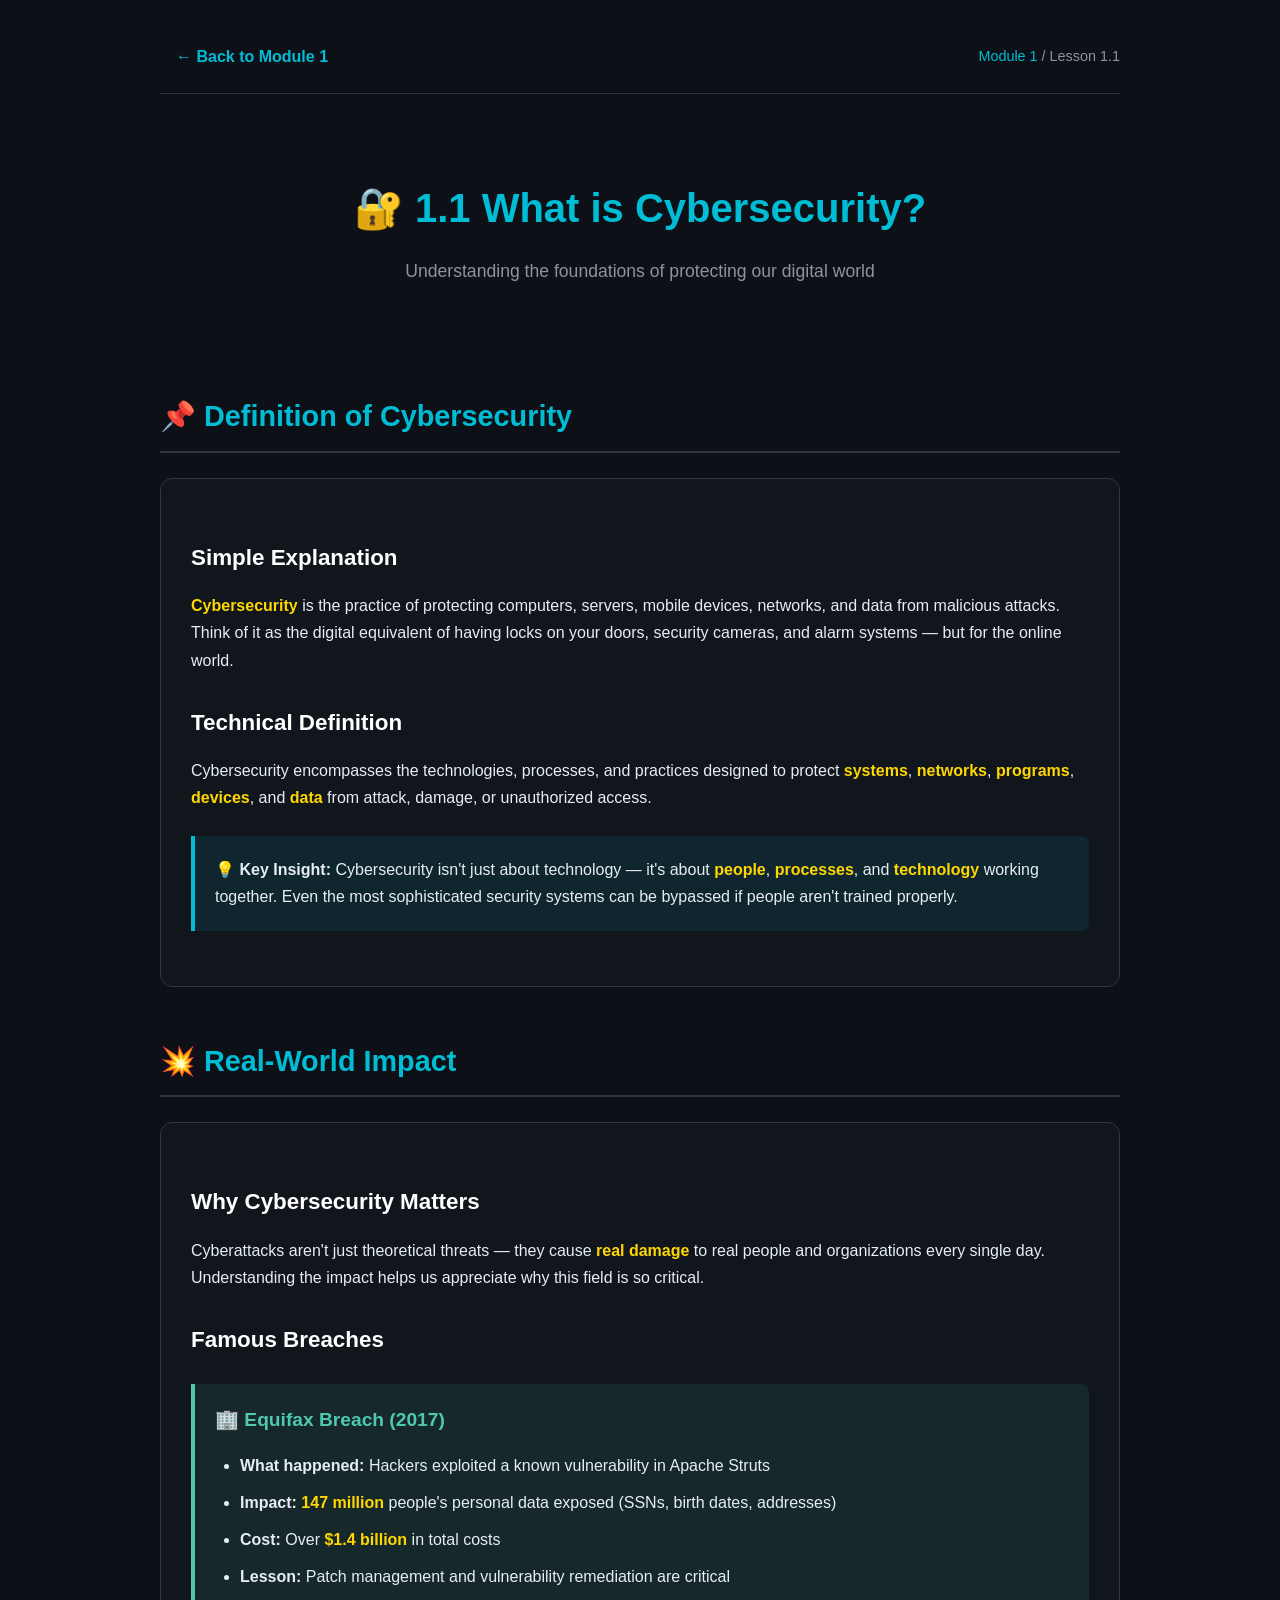
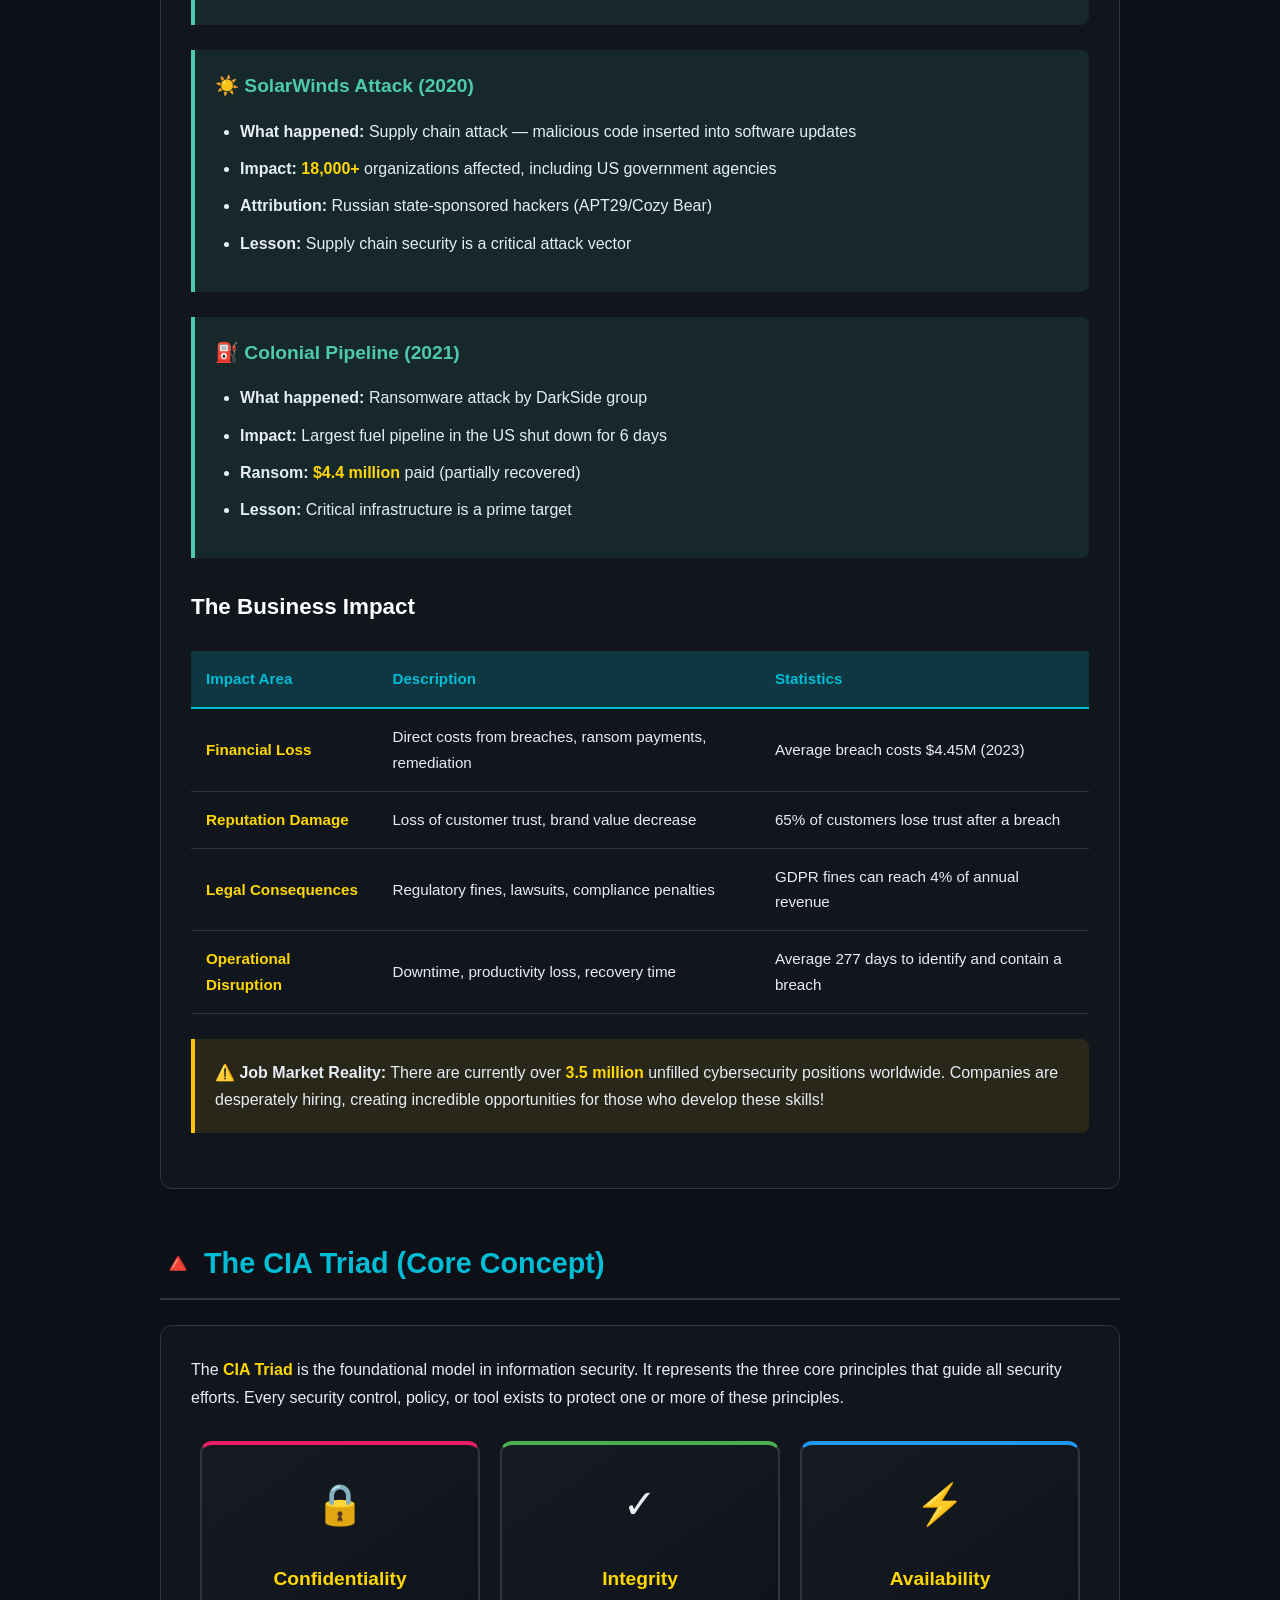
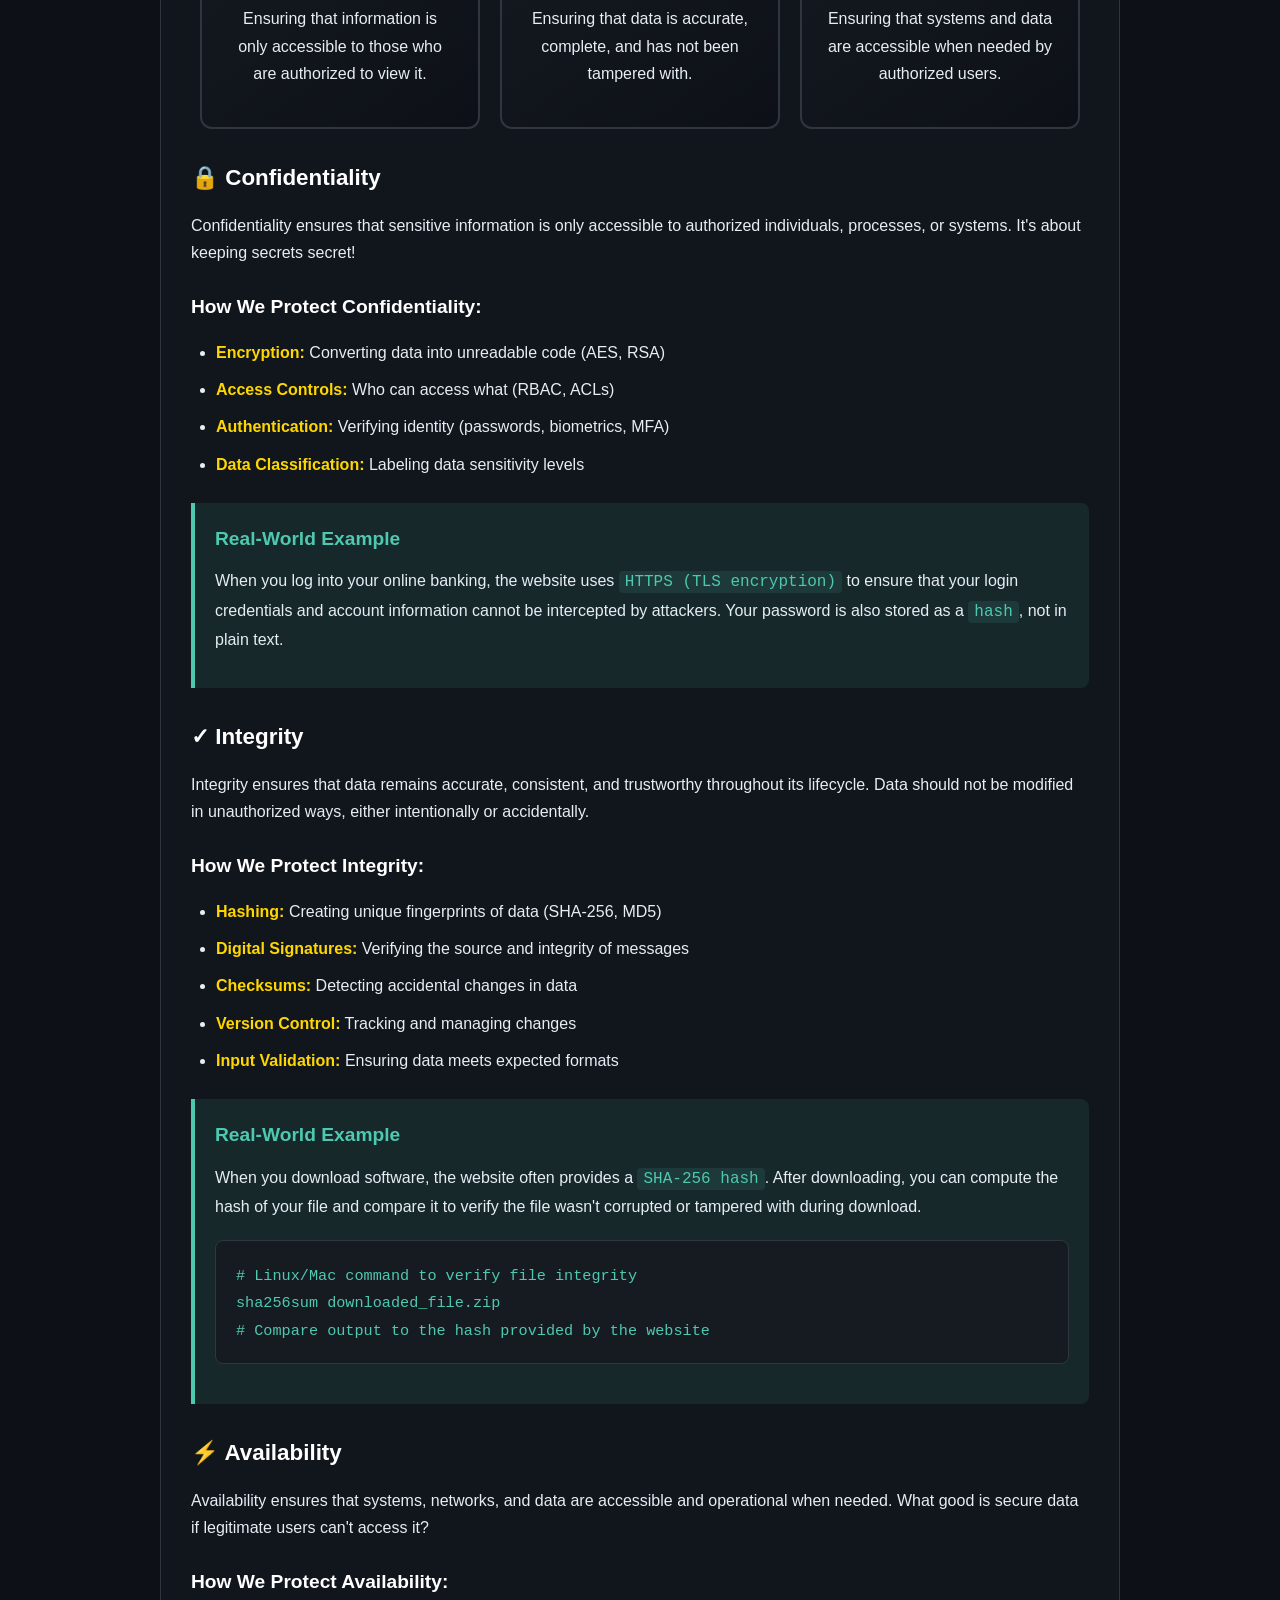
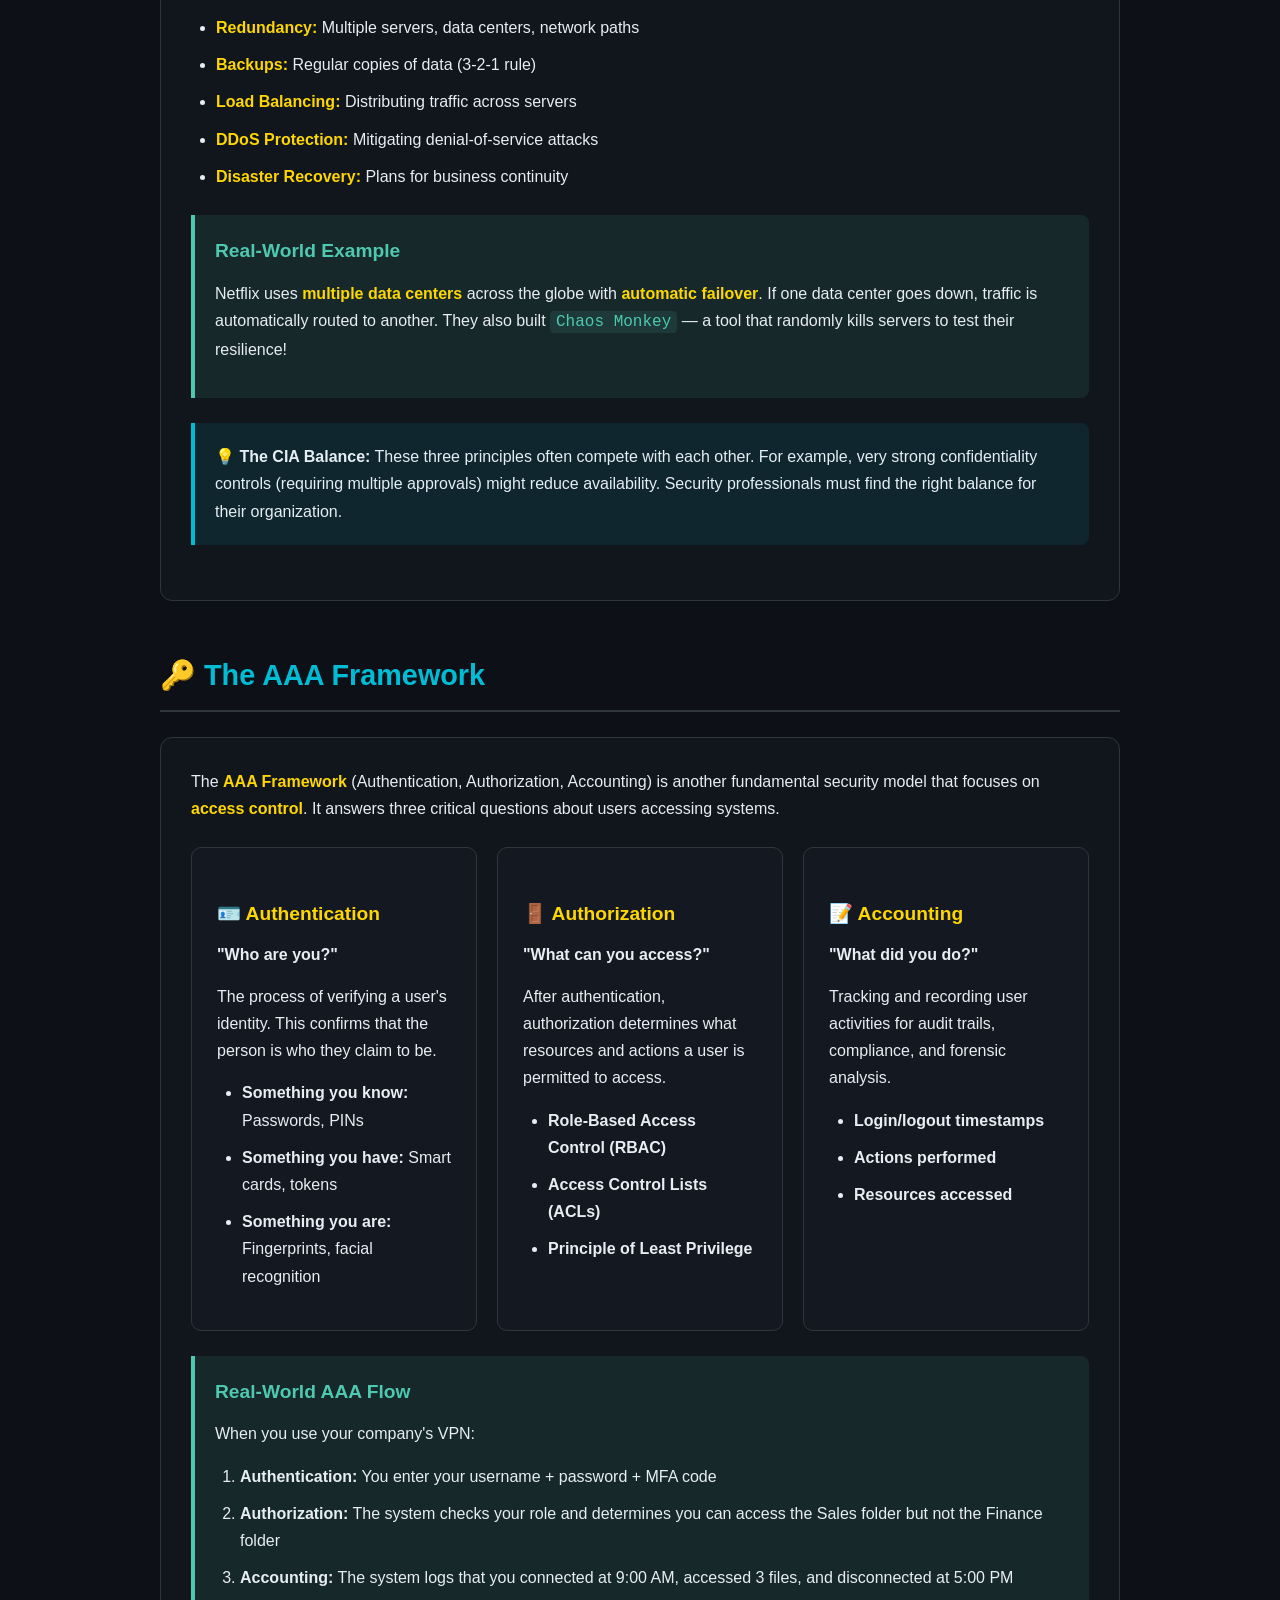
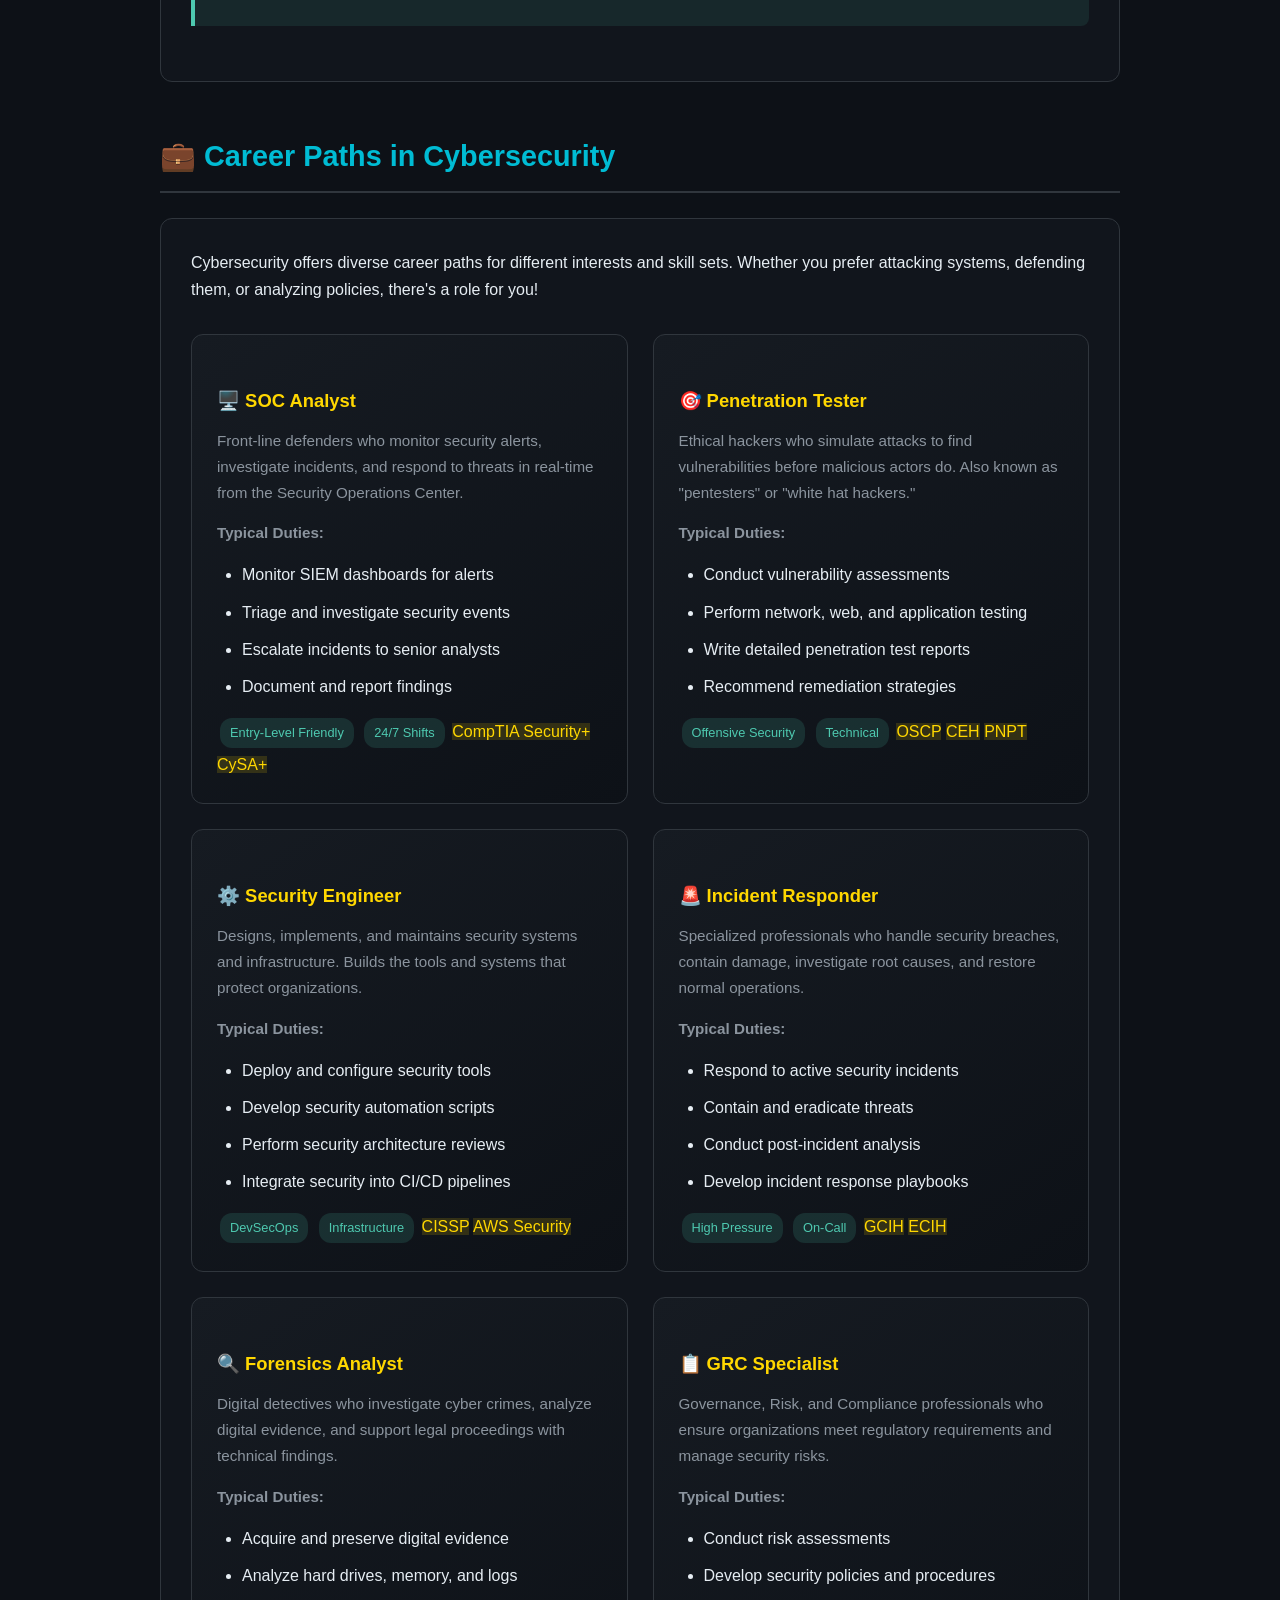
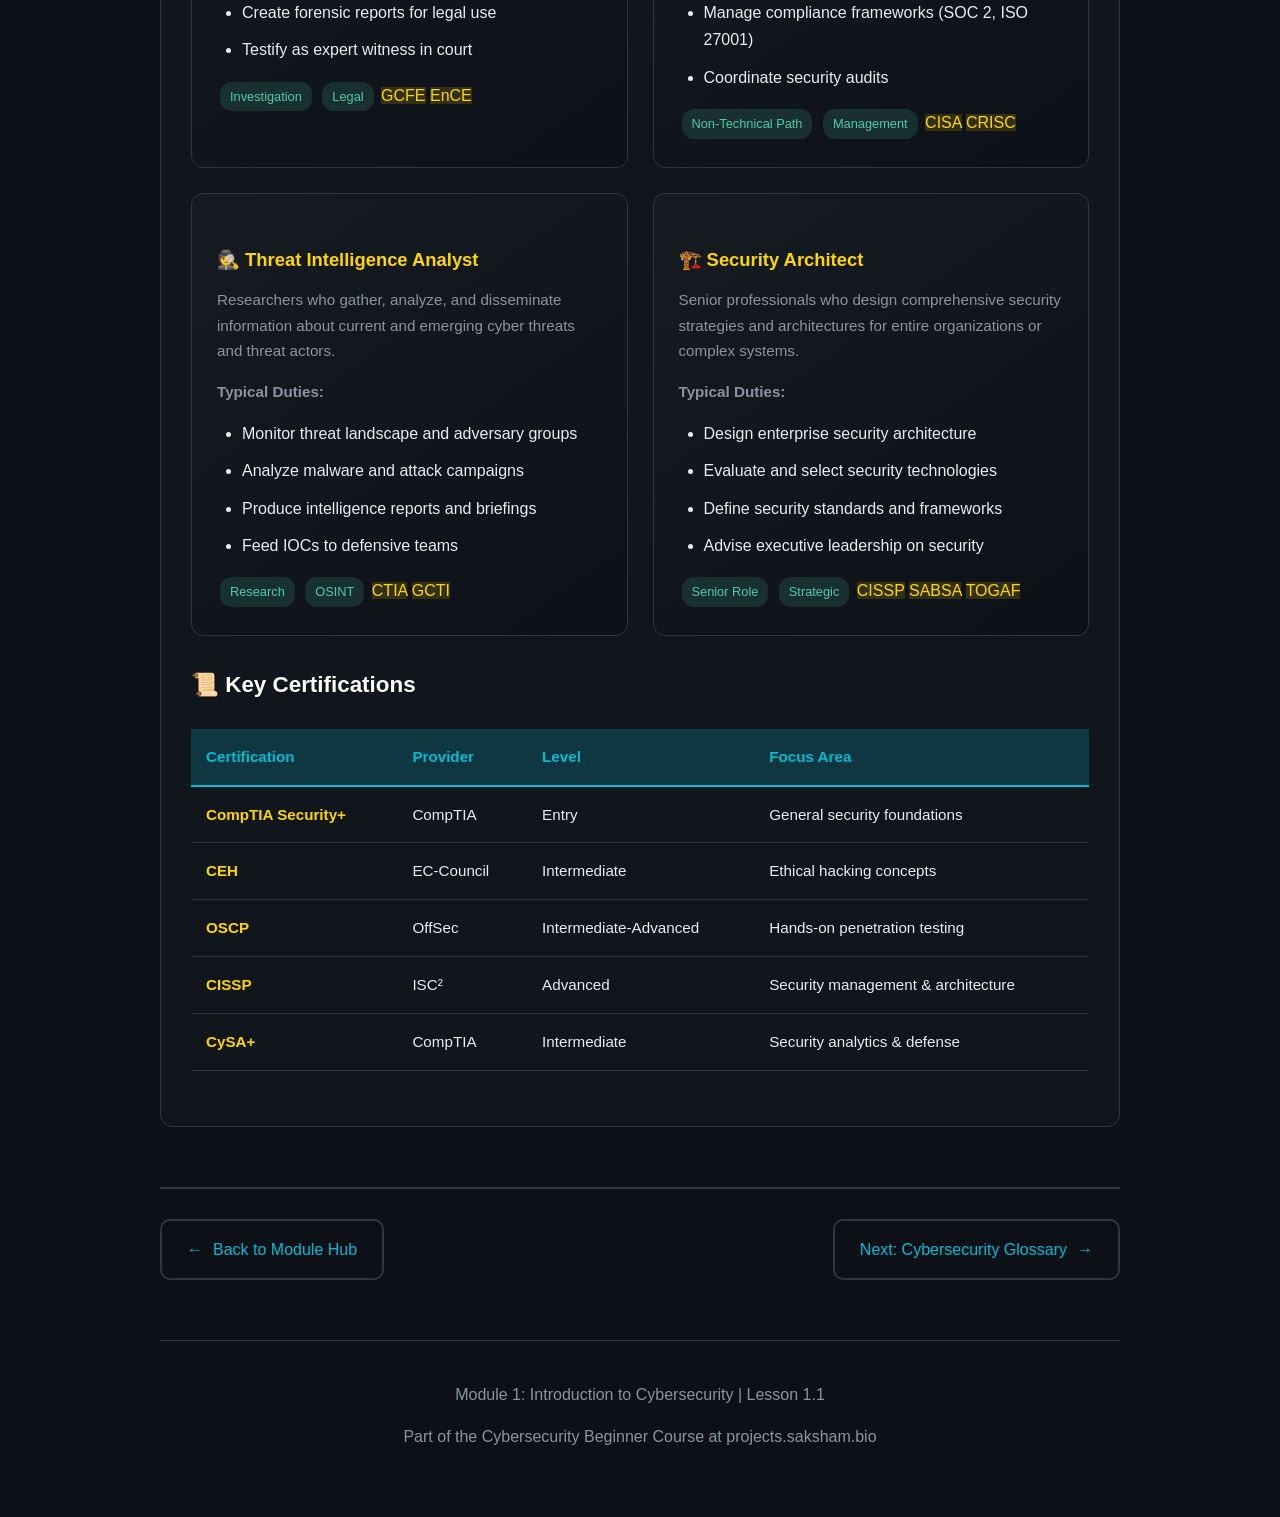
==== intro/1.1-what-is-cybersecurity.html @ ced55c82 "Add Module 1: Introduction to Cybersecurity - complete intro/ directory with 4 HTML files Co-authore" ====
<!DOCTYPE html>
<html lang="en">
<head>
    <meta charset="UTF-8">
    <meta name="viewport" content="width=device-width, initial-scale=1.0">
    <title>1.1 What is Cybersecurity? | Module 1 | Cybersecurity Beginner Course</title>
    <style>
        * {
            margin: 0;
            padding: 0;
            box-sizing: border-box;
        }

        body {
            background: #0d1117;
            color: #e6edf3;
            font-family: 'Segoe UI', Tahoma, Geneva, Verdana, sans-serif;
            line-height: 1.7;
            min-height: 100vh;
        }

        .container {
            max-width: 1000px;
            margin: 0 auto;
            padding: 20px;
        }

        /* Navigation */
        .nav-bar {
            display: flex;
            justify-content: space-between;
            align-items: center;
            padding: 15px 0;
            border-bottom: 1px solid #30363d;
            margin-bottom: 40px;
        }

        .nav-link {
            color: #00bcd4;
            text-decoration: none;
            font-weight: bold;
            padding: 8px 16px;
            border-radius: 6px;
            transition: all 0.3s ease;
        }

        .nav-link:hover {
            background: rgba(0, 188, 212, 0.15);
        }

        .breadcrumb {
            color: #8b949e;
            font-size: 0.9em;
        }

        .breadcrumb a {
            color: #00bcd4;
            text-decoration: none;
        }

        /* Header */
        header {
            text-align: center;
            padding: 40px 20px;
            margin-bottom: 50px;
        }

        h1 {
            font-size: 2.5em;
            color: #00bcd4;
            font-weight: bold;
            margin-bottom: 15px;
        }

        h2 {
            font-size: 1.8em;
            color: #00bcd4;
            font-weight: bold;
            margin: 50px 0 25px;
            padding-bottom: 10px;
            border-bottom: 2px solid #30363d;
        }

        h3 {
            font-size: 1.4em;
            color: #fff;
            font-weight: bold;
            margin: 30px 0 15px;
        }

        h4 {
            font-size: 1.2em;
            color: #fff;
            font-weight: bold;
            margin: 25px 0 12px;
        }

        .subtitle {
            color: #8b949e;
            font-size: 1.1em;
        }

        /* Content Sections */
        .section {
            background: rgba(22, 27, 34, 0.5);
            border: 1px solid #30363d;
            border-radius: 12px;
            padding: 30px;
            margin-bottom: 30px;
        }

        p {
            margin-bottom: 15px;
        }

        .highlight {
            color: #ffd700;
            font-weight: bold;
        }

        .code-text {
            color: #4ec9b0;
            font-family: 'Consolas', 'Monaco', monospace;
            background: rgba(78, 201, 176, 0.1);
            padding: 2px 6px;
            border-radius: 4px;
        }

        /* Lists */
        ul, ol {
            margin: 15px 0;
            padding-left: 25px;
        }

        li {
            margin-bottom: 10px;
        }

        /* Info Boxes */
        .info-box {
            background: rgba(0, 188, 212, 0.1);
            border-left: 4px solid #00bcd4;
            padding: 20px;
            margin: 25px 0;
            border-radius: 0 8px 8px 0;
        }

        .warning-box {
            background: rgba(255, 193, 7, 0.1);
            border-left: 4px solid #ffc107;
            padding: 20px;
            margin: 25px 0;
            border-radius: 0 8px 8px 0;
        }

        .example-box {
            background: rgba(78, 201, 176, 0.1);
            border-left: 4px solid #4ec9b0;
            padding: 20px;
            margin: 25px 0;
            border-radius: 0 8px 8px 0;
        }

        .example-box h4 {
            color: #4ec9b0;
            margin-top: 0;
        }

        /* CIA Triad Diagram */
        .cia-triad {
            display: flex;
            justify-content: center;
            gap: 20px;
            flex-wrap: wrap;
            margin: 30px 0;
        }

        .cia-item {
            background: linear-gradient(145deg, #161b22, #0d1117);
            border: 2px solid #30363d;
            border-radius: 12px;
            padding: 25px;
            width: 280px;
            text-align: center;
            transition: all 0.3s ease;
        }

        .cia-item:hover {
            border-color: #00bcd4;
            transform: translateY(-5px);
        }

        .cia-item.confidentiality {
            border-top: 4px solid #e91e63;
        }

        .cia-item.integrity {
            border-top: 4px solid #4caf50;
        }

        .cia-item.availability {
            border-top: 4px solid #2196f3;
        }

        .cia-icon {
            font-size: 2.5em;
            margin-bottom: 15px;
        }

        .cia-item h4 {
            color: #ffd700;
            margin-bottom: 10px;
        }

        /* AAA Framework */
        .aaa-grid {
            display: grid;
            grid-template-columns: repeat(auto-fit, minmax(280px, 1fr));
            gap: 20px;
            margin: 25px 0;
        }

        .aaa-item {
            background: rgba(22, 27, 34, 0.8);
            border: 1px solid #30363d;
            border-radius: 10px;
            padding: 25px;
        }

        .aaa-item h4 {
            color: #ffd700;
            margin-bottom: 10px;
        }

        /* Tables */
        table {
            width: 100%;
            border-collapse: collapse;
            margin: 25px 0;
            font-size: 0.95em;
        }

        th {
            background: rgba(0, 188, 212, 0.2);
            color: #00bcd4;
            padding: 15px;
            text-align: left;
            border-bottom: 2px solid #00bcd4;
        }

        td {
            padding: 15px;
            border-bottom: 1px solid #30363d;
        }

        tr:hover {
            background: rgba(0, 188, 212, 0.05);
        }

        /* Career Cards */
        .career-grid {
            display: grid;
            grid-template-columns: repeat(auto-fit, minmax(300px, 1fr));
            gap: 25px;
            margin: 30px 0;
        }

        .career-card {
            background: linear-gradient(145deg, #161b22, #0d1117);
            border: 1px solid #30363d;
            border-radius: 12px;
            padding: 25px;
            transition: all 0.3s ease;
        }

        .career-card:hover {
            border-color: #00bcd4;
            box-shadow: 0 8px 25px rgba(0, 188, 212, 0.15);
        }

        .career-card h4 {
            color: #ffd700;
            margin-bottom: 12px;
            font-size: 1.15em;
        }

        .career-card p {
            color: #8b949e;
            font-size: 0.95em;
            margin-bottom: 15px;
        }

        .career-tags {
            margin-top: 15px;
        }

        .tag {
            display: inline-block;
            background: rgba(78, 201, 176, 0.15);
            color: #4ec9b0;
            font-size: 0.8em;
            padding: 4px 10px;
            border-radius: 12px;
            margin: 3px;
        }

        .cert-tag {
            background: rgba(255, 215, 0, 0.15);
            color: #ffd700;
        }

        /* Code Block */
        .code-block {
            background: #161b22;
            border: 1px solid #30363d;
            border-radius: 8px;
            padding: 20px;
            margin: 20px 0;
            overflow-x: auto;
        }

        .code-block code {
            color: #4ec9b0;
            font-family: 'Consolas', 'Monaco', monospace;
            font-size: 0.95em;
            line-height: 1.6;
        }

        /* Page Navigation */
        .page-nav {
            display: flex;
            justify-content: space-between;
            align-items: center;
            margin-top: 60px;
            padding-top: 30px;
            border-top: 2px solid #30363d;
        }

        .page-nav a {
            display: flex;
            align-items: center;
            gap: 10px;
            color: #00bcd4;
            text-decoration: none;
            padding: 15px 25px;
            border: 2px solid #30363d;
            border-radius: 10px;
            transition: all 0.3s ease;
        }

        .page-nav a:hover {
            border-color: #00bcd4;
            background: rgba(0, 188, 212, 0.1);
        }

        .page-nav .next {
            margin-left: auto;
        }

        /* Footer */
        footer {
            text-align: center;
            padding: 40px 20px;
            margin-top: 60px;
            border-top: 1px solid #30363d;
            color: #8b949e;
        }

        /* Responsive */
        @media (max-width: 768px) {
            h1 {
                font-size: 1.8em;
            }

            h2 {
                font-size: 1.5em;
            }

            .cia-triad {
                flex-direction: column;
                align-items: center;
            }

            .cia-item {
                width: 100%;
                max-width: 350px;
            }

            table {
                font-size: 0.85em;
            }

            th, td {
                padding: 10px;
            }

            .page-nav {
                flex-direction: column;
                gap: 15px;
            }

            .page-nav a {
                width: 100%;
                justify-content: center;
            }
        }
    </style>
</head>
<body>
    <div class="container">
        <nav class="nav-bar">
            <a href="index.html" class="nav-link">← Back to Module 1</a>
            <span class="breadcrumb"><a href="index.html">Module 1</a> / Lesson 1.1</span>
        </nav>

        <header>
            <h1>🔐 1.1 What is Cybersecurity?</h1>
            <p class="subtitle">Understanding the foundations of protecting our digital world</p>
        </header>

        <!-- Definition Section -->
        <h2>📌 Definition of Cybersecurity</h2>
        
        <div class="section">
            <h3>Simple Explanation</h3>
            <p>
                <span class="highlight">Cybersecurity</span> is the practice of protecting computers, servers, mobile devices, 
                networks, and data from malicious attacks. Think of it as the digital equivalent of having locks on your doors, 
                security cameras, and alarm systems — but for the online world.
            </p>

            <h3>Technical Definition</h3>
            <p>
                Cybersecurity encompasses the technologies, processes, and practices designed to protect 
                <span class="highlight">systems</span>, <span class="highlight">networks</span>, 
                <span class="highlight">programs</span>, <span class="highlight">devices</span>, and 
                <span class="highlight">data</span> from attack, damage, or unauthorized access.
            </p>

            <div class="info-box">
                <strong>💡 Key Insight:</strong> Cybersecurity isn't just about technology — it's about 
                <span class="highlight">people</span>, <span class="highlight">processes</span>, and 
                <span class="highlight">technology</span> working together. Even the most sophisticated security 
                systems can be bypassed if people aren't trained properly.
            </div>
        </div>

        <!-- Real-World Impact -->
        <h2>💥 Real-World Impact</h2>
        
        <div class="section">
            <h3>Why Cybersecurity Matters</h3>
            <p>
                Cyberattacks aren't just theoretical threats — they cause <span class="highlight">real damage</span> to 
                real people and organizations every single day. Understanding the impact helps us appreciate why this 
                field is so critical.
            </p>

            <h3>Famous Breaches</h3>
            
            <div class="example-box">
                <h4>🏢 Equifax Breach (2017)</h4>
                <ul>
                    <li><strong>What happened:</strong> Hackers exploited a known vulnerability in Apache Struts</li>
                    <li><strong>Impact:</strong> <span class="highlight">147 million</span> people's personal data exposed (SSNs, birth dates, addresses)</li>
                    <li><strong>Cost:</strong> Over <span class="highlight">$1.4 billion</span> in total costs</li>
                    <li><strong>Lesson:</strong> Patch management and vulnerability remediation are critical</li>
                </ul>
            </div>

            <div class="example-box">
                <h4>☀️ SolarWinds Attack (2020)</h4>
                <ul>
                    <li><strong>What happened:</strong> Supply chain attack — malicious code inserted into software updates</li>
                    <li><strong>Impact:</strong> <span class="highlight">18,000+</span> organizations affected, including US government agencies</li>
                    <li><strong>Attribution:</strong> Russian state-sponsored hackers (APT29/Cozy Bear)</li>
                    <li><strong>Lesson:</strong> Supply chain security is a critical attack vector</li>
                </ul>
            </div>

            <div class="example-box">
                <h4>⛽ Colonial Pipeline (2021)</h4>
                <ul>
                    <li><strong>What happened:</strong> Ransomware attack by DarkSide group</li>
                    <li><strong>Impact:</strong> Largest fuel pipeline in the US shut down for 6 days</li>
                    <li><strong>Ransom:</strong> <span class="highlight">$4.4 million</span> paid (partially recovered)</li>
                    <li><strong>Lesson:</strong> Critical infrastructure is a prime target</li>
                </ul>
            </div>

            <h3>The Business Impact</h3>
            <table>
                <thead>
                    <tr>
                        <th>Impact Area</th>
                        <th>Description</th>
                        <th>Statistics</th>
                    </tr>
                </thead>
                <tbody>
                    <tr>
                        <td><span class="highlight">Financial Loss</span></td>
                        <td>Direct costs from breaches, ransom payments, remediation</td>
                        <td>Average breach costs $4.45M (2023)</td>
                    </tr>
                    <tr>
                        <td><span class="highlight">Reputation Damage</span></td>
                        <td>Loss of customer trust, brand value decrease</td>
                        <td>65% of customers lose trust after a breach</td>
                    </tr>
                    <tr>
                        <td><span class="highlight">Legal Consequences</span></td>
                        <td>Regulatory fines, lawsuits, compliance penalties</td>
                        <td>GDPR fines can reach 4% of annual revenue</td>
                    </tr>
                    <tr>
                        <td><span class="highlight">Operational Disruption</span></td>
                        <td>Downtime, productivity loss, recovery time</td>
                        <td>Average 277 days to identify and contain a breach</td>
                    </tr>
                </tbody>
            </table>

            <div class="warning-box">
                <strong>⚠️ Job Market Reality:</strong> There are currently over <span class="highlight">3.5 million</span> 
                unfilled cybersecurity positions worldwide. Companies are desperately hiring, creating incredible 
                opportunities for those who develop these skills!
            </div>
        </div>

        <!-- CIA Triad -->
        <h2>🔺 The CIA Triad (Core Concept)</h2>
        
        <div class="section">
            <p>
                The <span class="highlight">CIA Triad</span> is the foundational model in information security. 
                It represents the three core principles that guide all security efforts. Every security control, 
                policy, or tool exists to protect one or more of these principles.
            </p>

            <div class="cia-triad">
                <div class="cia-item confidentiality">
                    <div class="cia-icon">🔒</div>
                    <h4>Confidentiality</h4>
                    <p>Ensuring that information is only accessible to those who are authorized to view it.</p>
                </div>
                
                <div class="cia-item integrity">
                    <div class="cia-icon">✓</div>
                    <h4>Integrity</h4>
                    <p>Ensuring that data is accurate, complete, and has not been tampered with.</p>
                </div>
                
                <div class="cia-item availability">
                    <div class="cia-icon">⚡</div>
                    <h4>Availability</h4>
                    <p>Ensuring that systems and data are accessible when needed by authorized users.</p>
                </div>
            </div>

            <h3>🔒 Confidentiality</h3>
            <p>
                Confidentiality ensures that sensitive information is only accessible to authorized individuals, 
                processes, or systems. It's about keeping secrets secret!
            </p>
            
            <h4>How We Protect Confidentiality:</h4>
            <ul>
                <li><span class="highlight">Encryption:</span> Converting data into unreadable code (AES, RSA)</li>
                <li><span class="highlight">Access Controls:</span> Who can access what (RBAC, ACLs)</li>
                <li><span class="highlight">Authentication:</span> Verifying identity (passwords, biometrics, MFA)</li>
                <li><span class="highlight">Data Classification:</span> Labeling data sensitivity levels</li>
            </ul>

            <div class="example-box">
                <h4>Real-World Example</h4>
                <p>
                    When you log into your online banking, the website uses <span class="code-text">HTTPS (TLS encryption)</span> 
                    to ensure that your login credentials and account information cannot be intercepted by attackers. 
                    Your password is also stored as a <span class="code-text">hash</span>, not in plain text.
                </p>
            </div>

            <h3>✓ Integrity</h3>
            <p>
                Integrity ensures that data remains accurate, consistent, and trustworthy throughout its lifecycle. 
                Data should not be modified in unauthorized ways, either intentionally or accidentally.
            </p>
            
            <h4>How We Protect Integrity:</h4>
            <ul>
                <li><span class="highlight">Hashing:</span> Creating unique fingerprints of data (SHA-256, MD5)</li>
                <li><span class="highlight">Digital Signatures:</span> Verifying the source and integrity of messages</li>
                <li><span class="highlight">Checksums:</span> Detecting accidental changes in data</li>
                <li><span class="highlight">Version Control:</span> Tracking and managing changes</li>
                <li><span class="highlight">Input Validation:</span> Ensuring data meets expected formats</li>
            </ul>

            <div class="example-box">
                <h4>Real-World Example</h4>
                <p>
                    When you download software, the website often provides a <span class="code-text">SHA-256 hash</span>. 
                    After downloading, you can compute the hash of your file and compare it to verify the file 
                    wasn't corrupted or tampered with during download.
                </p>
                <div class="code-block">
                    <code>
# Linux/Mac command to verify file integrity<br>
sha256sum downloaded_file.zip<br>
# Compare output to the hash provided by the website
                    </code>
                </div>
            </div>

            <h3>⚡ Availability</h3>
            <p>
                Availability ensures that systems, networks, and data are accessible and operational when needed. 
                What good is secure data if legitimate users can't access it?
            </p>
            
            <h4>How We Protect Availability:</h4>
            <ul>
                <li><span class="highlight">Redundancy:</span> Multiple servers, data centers, network paths</li>
                <li><span class="highlight">Backups:</span> Regular copies of data (3-2-1 rule)</li>
                <li><span class="highlight">Load Balancing:</span> Distributing traffic across servers</li>
                <li><span class="highlight">DDoS Protection:</span> Mitigating denial-of-service attacks</li>
                <li><span class="highlight">Disaster Recovery:</span> Plans for business continuity</li>
            </ul>

            <div class="example-box">
                <h4>Real-World Example</h4>
                <p>
                    Netflix uses <span class="highlight">multiple data centers</span> across the globe with 
                    <span class="highlight">automatic failover</span>. If one data center goes down, 
                    traffic is automatically routed to another. They also built 
                    <span class="code-text">Chaos Monkey</span> — a tool that randomly kills servers 
                    to test their resilience!
                </p>
            </div>

            <div class="info-box">
                <strong>💡 The CIA Balance:</strong> These three principles often compete with each other. 
                For example, very strong confidentiality controls (requiring multiple approvals) might 
                reduce availability. Security professionals must find the right balance for their organization.
            </div>
        </div>

        <!-- AAA Framework -->
        <h2>🔑 The AAA Framework</h2>
        
        <div class="section">
            <p>
                The <span class="highlight">AAA Framework</span> (Authentication, Authorization, Accounting) is another 
                fundamental security model that focuses on <span class="highlight">access control</span>. It answers three 
                critical questions about users accessing systems.
            </p>

            <div class="aaa-grid">
                <div class="aaa-item">
                    <h4>🪪 Authentication</h4>
                    <p><strong>"Who are you?"</strong></p>
                    <p>
                        The process of verifying a user's identity. This confirms that the person is who they claim to be.
                    </p>
                    <ul>
                        <li><strong>Something you know:</strong> Passwords, PINs</li>
                        <li><strong>Something you have:</strong> Smart cards, tokens</li>
                        <li><strong>Something you are:</strong> Fingerprints, facial recognition</li>
                    </ul>
                </div>

                <div class="aaa-item">
                    <h4>🚪 Authorization</h4>
                    <p><strong>"What can you access?"</strong></p>
                    <p>
                        After authentication, authorization determines what resources and actions a user is permitted to access.
                    </p>
                    <ul>
                        <li><strong>Role-Based Access Control (RBAC)</strong></li>
                        <li><strong>Access Control Lists (ACLs)</strong></li>
                        <li><strong>Principle of Least Privilege</strong></li>
                    </ul>
                </div>

                <div class="aaa-item">
                    <h4>📝 Accounting</h4>
                    <p><strong>"What did you do?"</strong></p>
                    <p>
                        Tracking and recording user activities for audit trails, compliance, and forensic analysis.
                    </p>
                    <ul>
                        <li><strong>Login/logout timestamps</strong></li>
                        <li><strong>Actions performed</strong></li>
                        <li><strong>Resources accessed</strong></li>
                    </ul>
                </div>
            </div>

            <div class="example-box">
                <h4>Real-World AAA Flow</h4>
                <p>When you use your company's VPN:</p>
                <ol>
                    <li><strong>Authentication:</strong> You enter your username + password + MFA code</li>
                    <li><strong>Authorization:</strong> The system checks your role and determines you can access the Sales folder but not the Finance folder</li>
                    <li><strong>Accounting:</strong> The system logs that you connected at 9:00 AM, accessed 3 files, and disconnected at 5:00 PM</li>
                </ol>
            </div>
        </div>

        <!-- Career Paths -->
        <h2>💼 Career Paths in Cybersecurity</h2>
        
        <div class="section">
            <p>
                Cybersecurity offers diverse career paths for different interests and skill sets. Whether you prefer 
                attacking systems, defending them, or analyzing policies, there's a role for you!
            </p>

            <div class="career-grid">
                <div class="career-card">
                    <h4>🖥️ SOC Analyst</h4>
                    <p>
                        Front-line defenders who monitor security alerts, investigate incidents, 
                        and respond to threats in real-time from the Security Operations Center.
                    </p>
                    <p><strong>Typical Duties:</strong></p>
                    <ul>
                        <li>Monitor SIEM dashboards for alerts</li>
                        <li>Triage and investigate security events</li>
                        <li>Escalate incidents to senior analysts</li>
                        <li>Document and report findings</li>
                    </ul>
                    <div class="career-tags">
                        <span class="tag">Entry-Level Friendly</span>
                        <span class="tag">24/7 Shifts</span>
                        <span class="cert-tag">CompTIA Security+</span>
                        <span class="cert-tag">CySA+</span>
                    </div>
                </div>

                <div class="career-card">
                    <h4>🎯 Penetration Tester</h4>
                    <p>
                        Ethical hackers who simulate attacks to find vulnerabilities before malicious 
                        actors do. Also known as "pentesters" or "white hat hackers."
                    </p>
                    <p><strong>Typical Duties:</strong></p>
                    <ul>
                        <li>Conduct vulnerability assessments</li>
                        <li>Perform network, web, and application testing</li>
                        <li>Write detailed penetration test reports</li>
                        <li>Recommend remediation strategies</li>
                    </ul>
                    <div class="career-tags">
                        <span class="tag">Offensive Security</span>
                        <span class="tag">Technical</span>
                        <span class="cert-tag">OSCP</span>
                        <span class="cert-tag">CEH</span>
                        <span class="cert-tag">PNPT</span>
                    </div>
                </div>

                <div class="career-card">
                    <h4>⚙️ Security Engineer</h4>
                    <p>
                        Designs, implements, and maintains security systems and infrastructure. 
                        Builds the tools and systems that protect organizations.
                    </p>
                    <p><strong>Typical Duties:</strong></p>
                    <ul>
                        <li>Deploy and configure security tools</li>
                        <li>Develop security automation scripts</li>
                        <li>Perform security architecture reviews</li>
                        <li>Integrate security into CI/CD pipelines</li>
                    </ul>
                    <div class="career-tags">
                        <span class="tag">DevSecOps</span>
                        <span class="tag">Infrastructure</span>
                        <span class="cert-tag">CISSP</span>
                        <span class="cert-tag">AWS Security</span>
                    </div>
                </div>

                <div class="career-card">
                    <h4>🚨 Incident Responder</h4>
                    <p>
                        Specialized professionals who handle security breaches, contain damage, 
                        investigate root causes, and restore normal operations.
                    </p>
                    <p><strong>Typical Duties:</strong></p>
                    <ul>
                        <li>Respond to active security incidents</li>
                        <li>Contain and eradicate threats</li>
                        <li>Conduct post-incident analysis</li>
                        <li>Develop incident response playbooks</li>
                    </ul>
                    <div class="career-tags">
                        <span class="tag">High Pressure</span>
                        <span class="tag">On-Call</span>
                        <span class="cert-tag">GCIH</span>
                        <span class="cert-tag">ECIH</span>
                    </div>
                </div>

                <div class="career-card">
                    <h4>🔍 Forensics Analyst</h4>
                    <p>
                        Digital detectives who investigate cyber crimes, analyze digital evidence, 
                        and support legal proceedings with technical findings.
                    </p>
                    <p><strong>Typical Duties:</strong></p>
                    <ul>
                        <li>Acquire and preserve digital evidence</li>
                        <li>Analyze hard drives, memory, and logs</li>
                        <li>Create forensic reports for legal use</li>
                        <li>Testify as expert witness in court</li>
                    </ul>
                    <div class="career-tags">
                        <span class="tag">Investigation</span>
                        <span class="tag">Legal</span>
                        <span class="cert-tag">GCFE</span>
                        <span class="cert-tag">EnCE</span>
                    </div>
                </div>

                <div class="career-card">
                    <h4>📋 GRC Specialist</h4>
                    <p>
                        Governance, Risk, and Compliance professionals who ensure organizations 
                        meet regulatory requirements and manage security risks.
                    </p>
                    <p><strong>Typical Duties:</strong></p>
                    <ul>
                        <li>Conduct risk assessments</li>
                        <li>Develop security policies and procedures</li>
                        <li>Manage compliance frameworks (SOC 2, ISO 27001)</li>
                        <li>Coordinate security audits</li>
                    </ul>
                    <div class="career-tags">
                        <span class="tag">Non-Technical Path</span>
                        <span class="tag">Management</span>
                        <span class="cert-tag">CISA</span>
                        <span class="cert-tag">CRISC</span>
                    </div>
                </div>

                <div class="career-card">
                    <h4>🕵️ Threat Intelligence Analyst</h4>
                    <p>
                        Researchers who gather, analyze, and disseminate information about 
                        current and emerging cyber threats and threat actors.
                    </p>
                    <p><strong>Typical Duties:</strong></p>
                    <ul>
                        <li>Monitor threat landscape and adversary groups</li>
                        <li>Analyze malware and attack campaigns</li>
                        <li>Produce intelligence reports and briefings</li>
                        <li>Feed IOCs to defensive teams</li>
                    </ul>
                    <div class="career-tags">
                        <span class="tag">Research</span>
                        <span class="tag">OSINT</span>
                        <span class="cert-tag">CTIA</span>
                        <span class="cert-tag">GCTI</span>
                    </div>
                </div>

                <div class="career-card">
                    <h4>🏗️ Security Architect</h4>
                    <p>
                        Senior professionals who design comprehensive security strategies 
                        and architectures for entire organizations or complex systems.
                    </p>
                    <p><strong>Typical Duties:</strong></p>
                    <ul>
                        <li>Design enterprise security architecture</li>
                        <li>Evaluate and select security technologies</li>
                        <li>Define security standards and frameworks</li>
                        <li>Advise executive leadership on security</li>
                    </ul>
                    <div class="career-tags">
                        <span class="tag">Senior Role</span>
                        <span class="tag">Strategic</span>
                        <span class="cert-tag">CISSP</span>
                        <span class="cert-tag">SABSA</span>
                        <span class="cert-tag">TOGAF</span>
                    </div>
                </div>
            </div>

            <h3>📜 Key Certifications</h3>
            <table>
                <thead>
                    <tr>
                        <th>Certification</th>
                        <th>Provider</th>
                        <th>Level</th>
                        <th>Focus Area</th>
                    </tr>
                </thead>
                <tbody>
                    <tr>
                        <td><span class="highlight">CompTIA Security+</span></td>
                        <td>CompTIA</td>
                        <td>Entry</td>
                        <td>General security foundations</td>
                    </tr>
                    <tr>
                        <td><span class="highlight">CEH</span></td>
                        <td>EC-Council</td>
                        <td>Intermediate</td>
                        <td>Ethical hacking concepts</td>
                    </tr>
                    <tr>
                        <td><span class="highlight">OSCP</span></td>
                        <td>OffSec</td>
                        <td>Intermediate-Advanced</td>
                        <td>Hands-on penetration testing</td>
                    </tr>
                    <tr>
                        <td><span class="highlight">CISSP</span></td>
                        <td>ISC²</td>
                        <td>Advanced</td>
                        <td>Security management & architecture</td>
                    </tr>
                    <tr>
                        <td><span class="highlight">CySA+</span></td>
                        <td>CompTIA</td>
                        <td>Intermediate</td>
                        <td>Security analytics & defense</td>
                    </tr>
                </tbody>
            </table>
        </div>

        <!-- Page Navigation -->
        <nav class="page-nav">
            <a href="index.html">
                <span>←</span>
                <span>Back to Module Hub</span>
            </a>
            <a href="1.2-glossary.html" class="next">
                <span>Next: Cybersecurity Glossary</span>
                <span>→</span>
            </a>
        </nav>

        <footer>
            <p>Module 1: Introduction to Cybersecurity | Lesson 1.1</p>
            <p>Part of the Cybersecurity Beginner Course at projects.saksham.bio</p>
        </footer>
    </div>
</body>
</html>
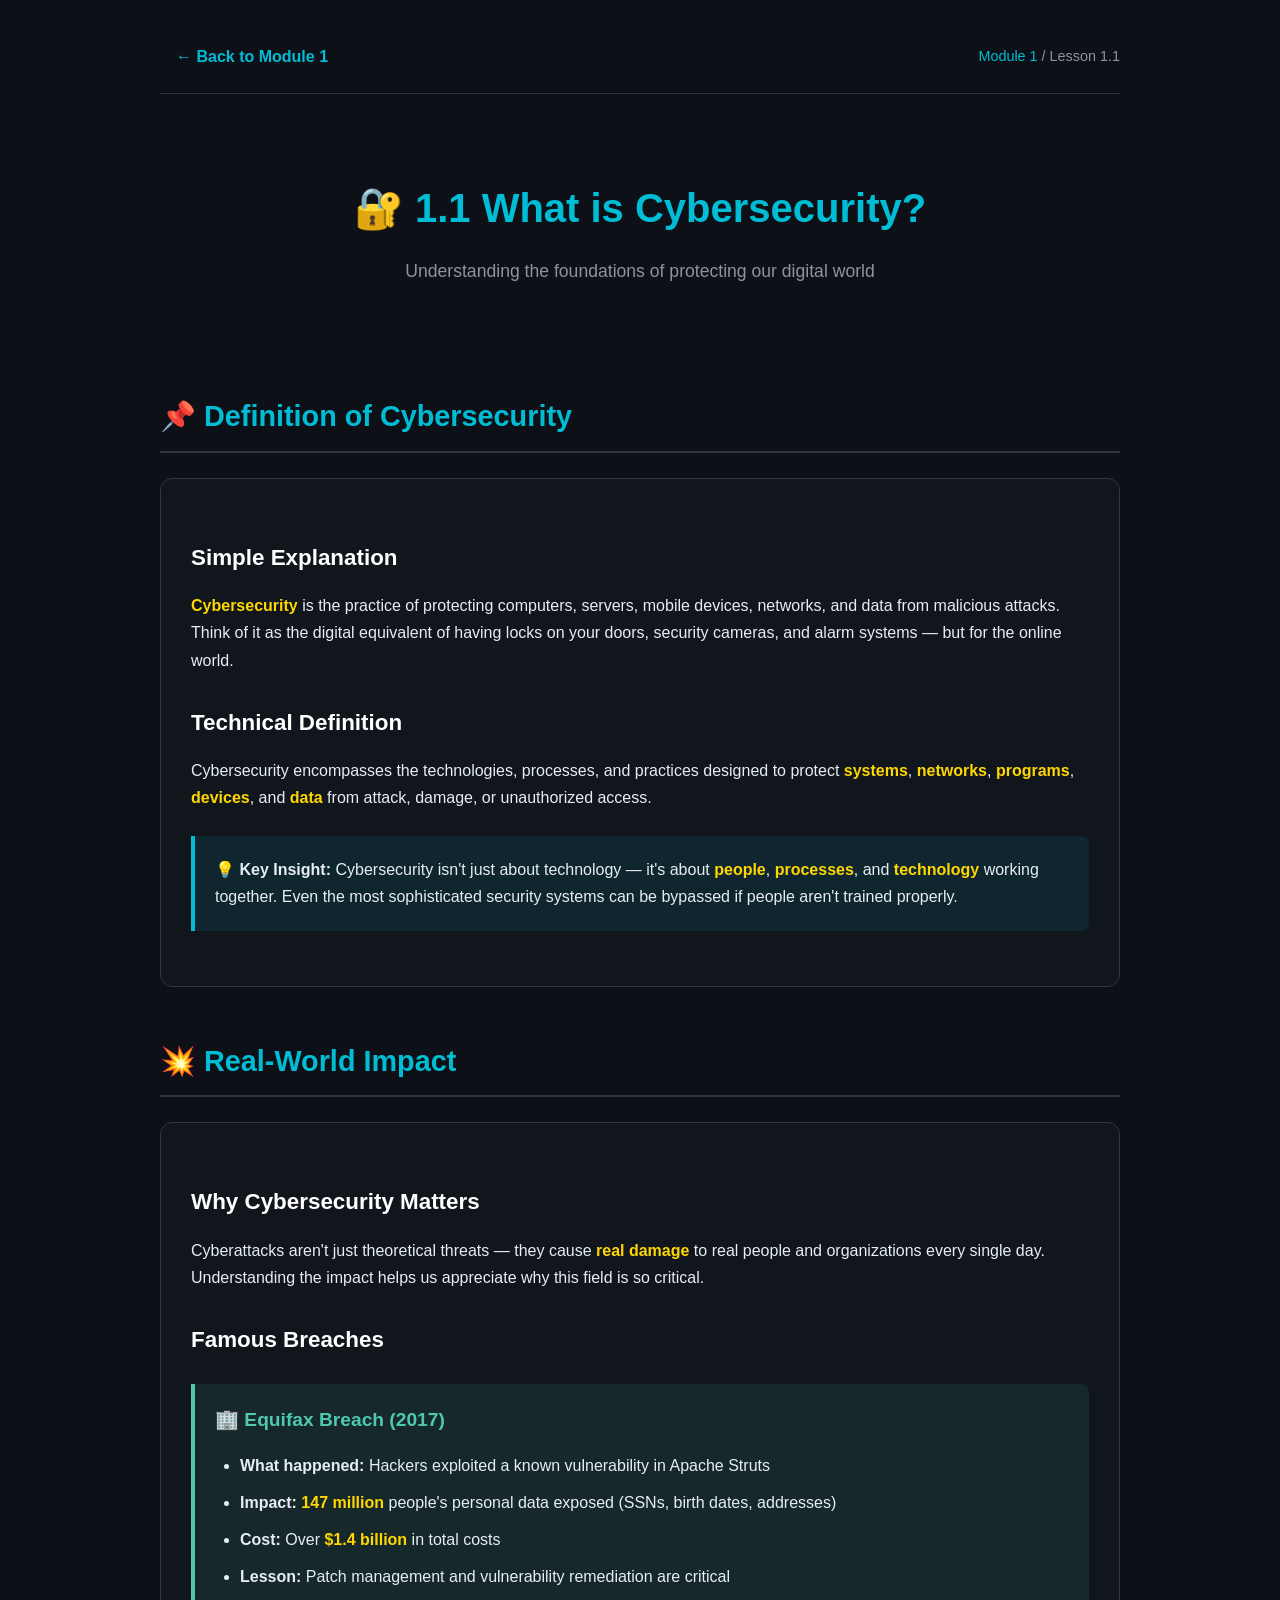
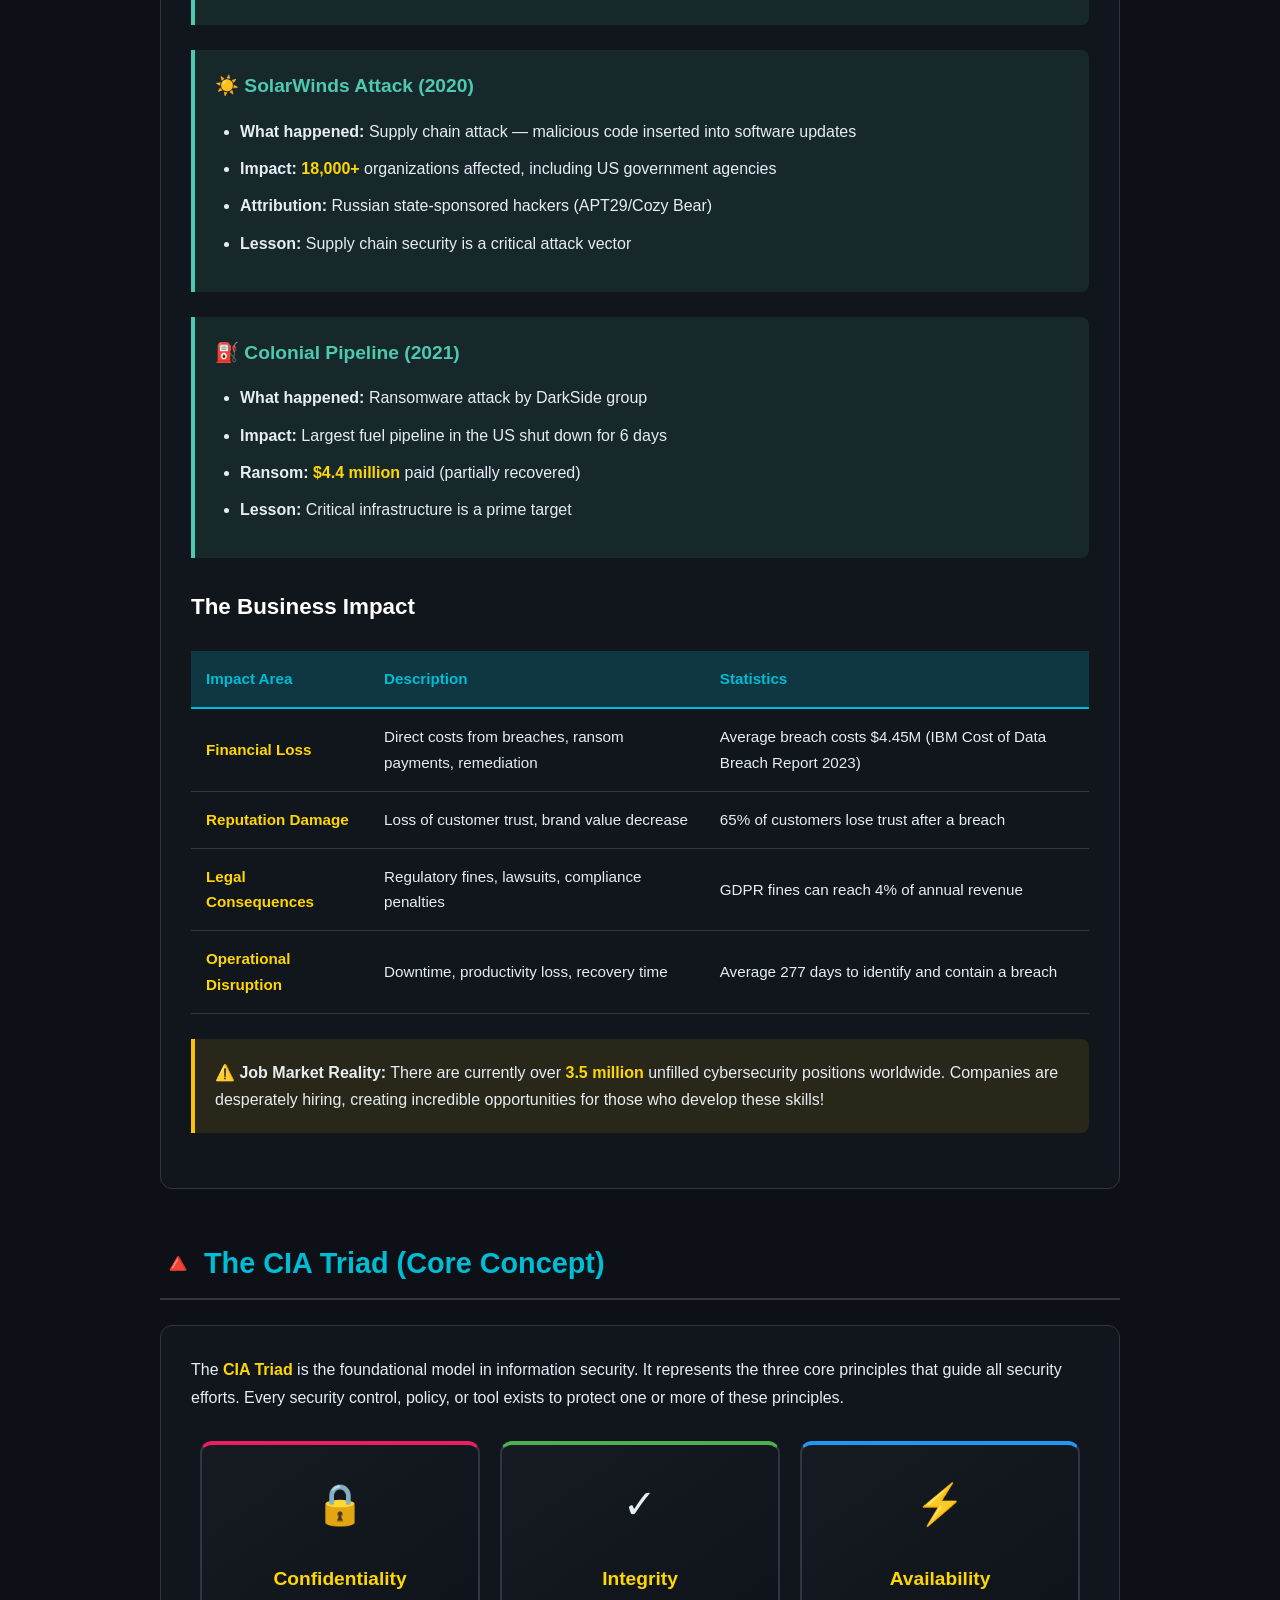
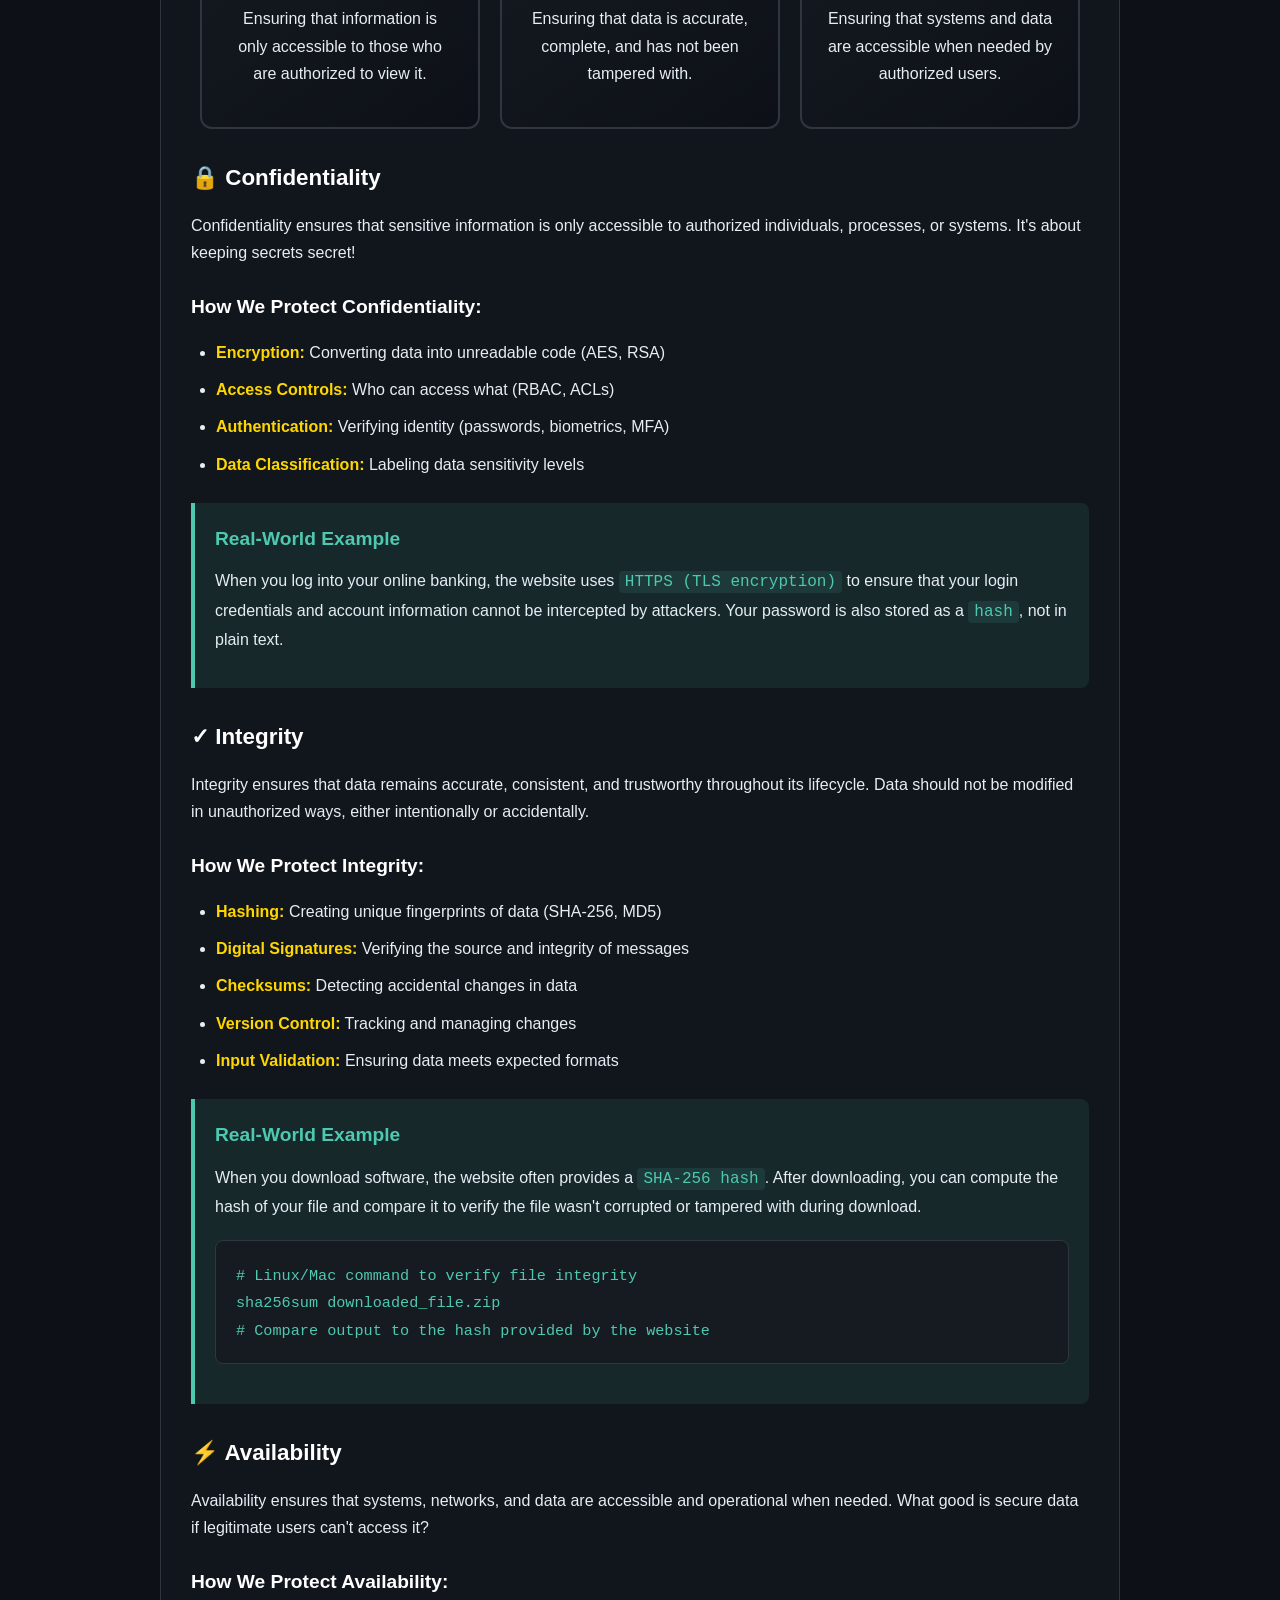
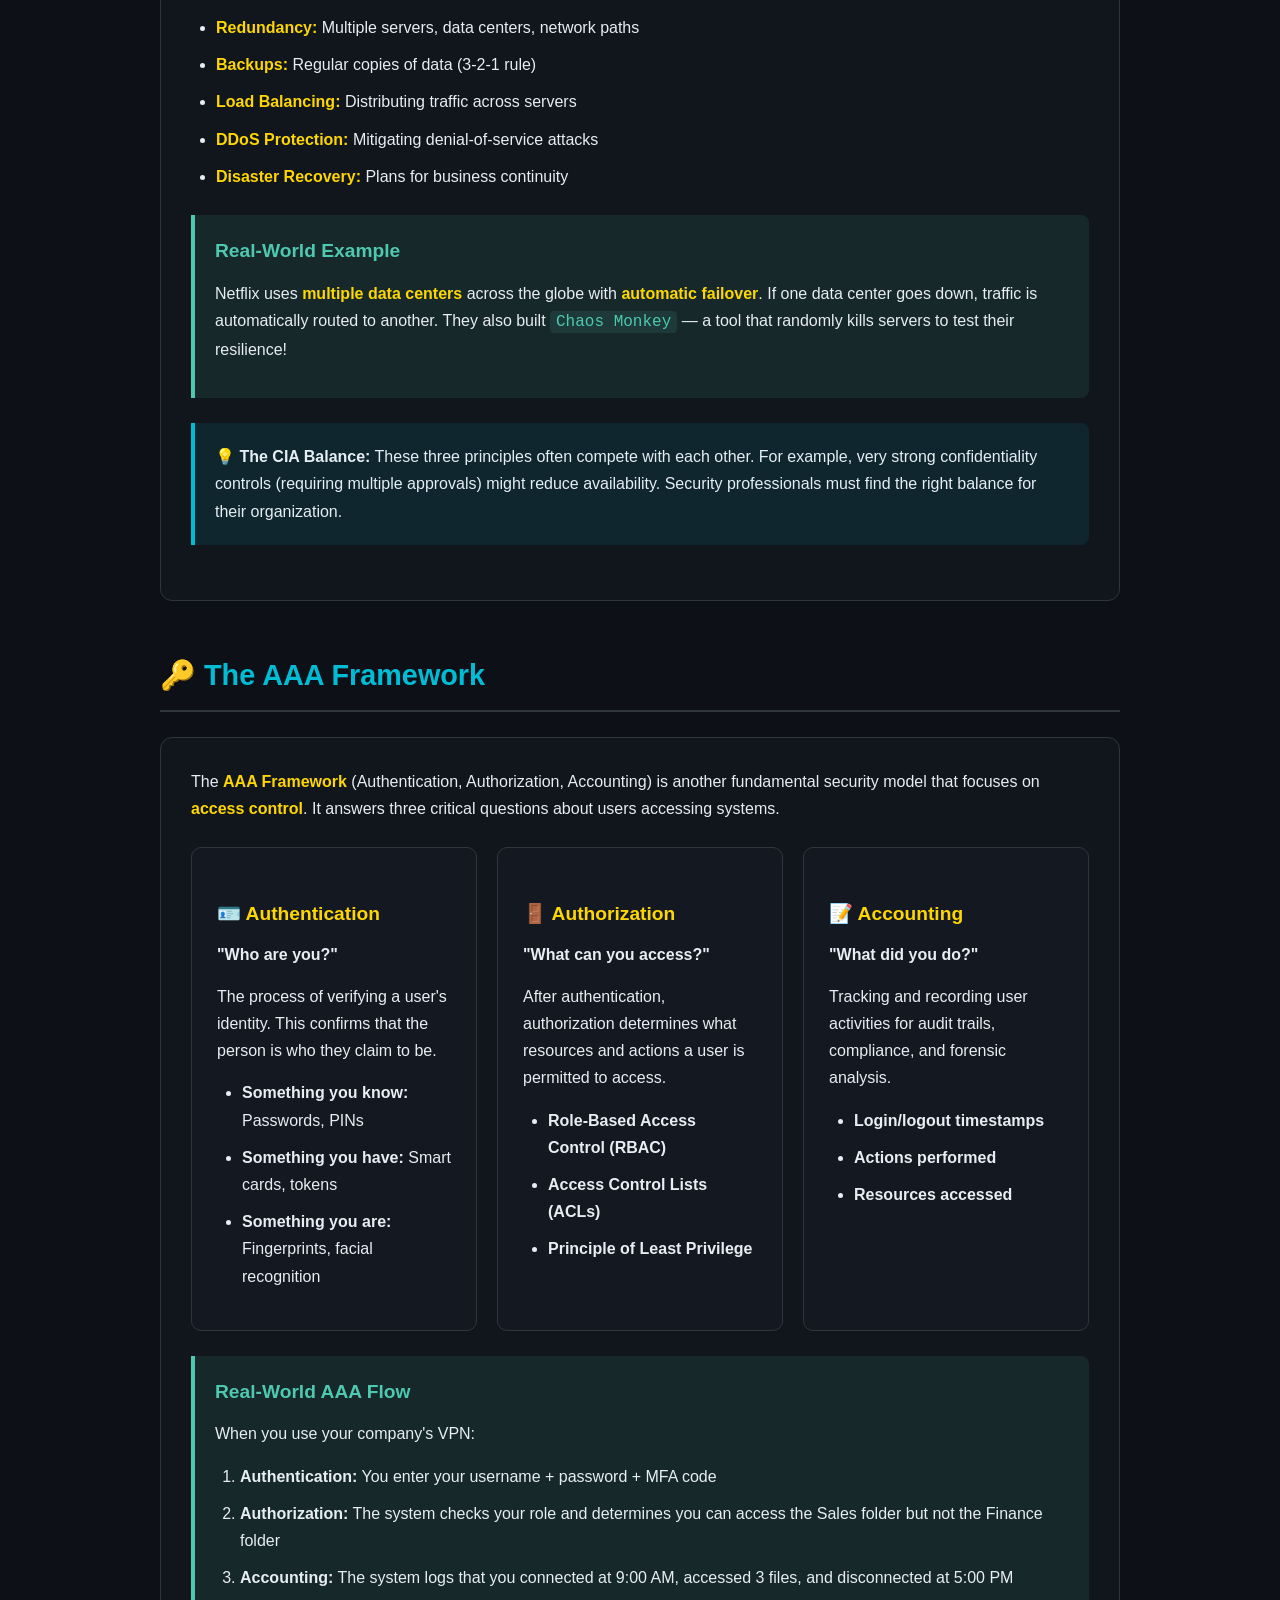
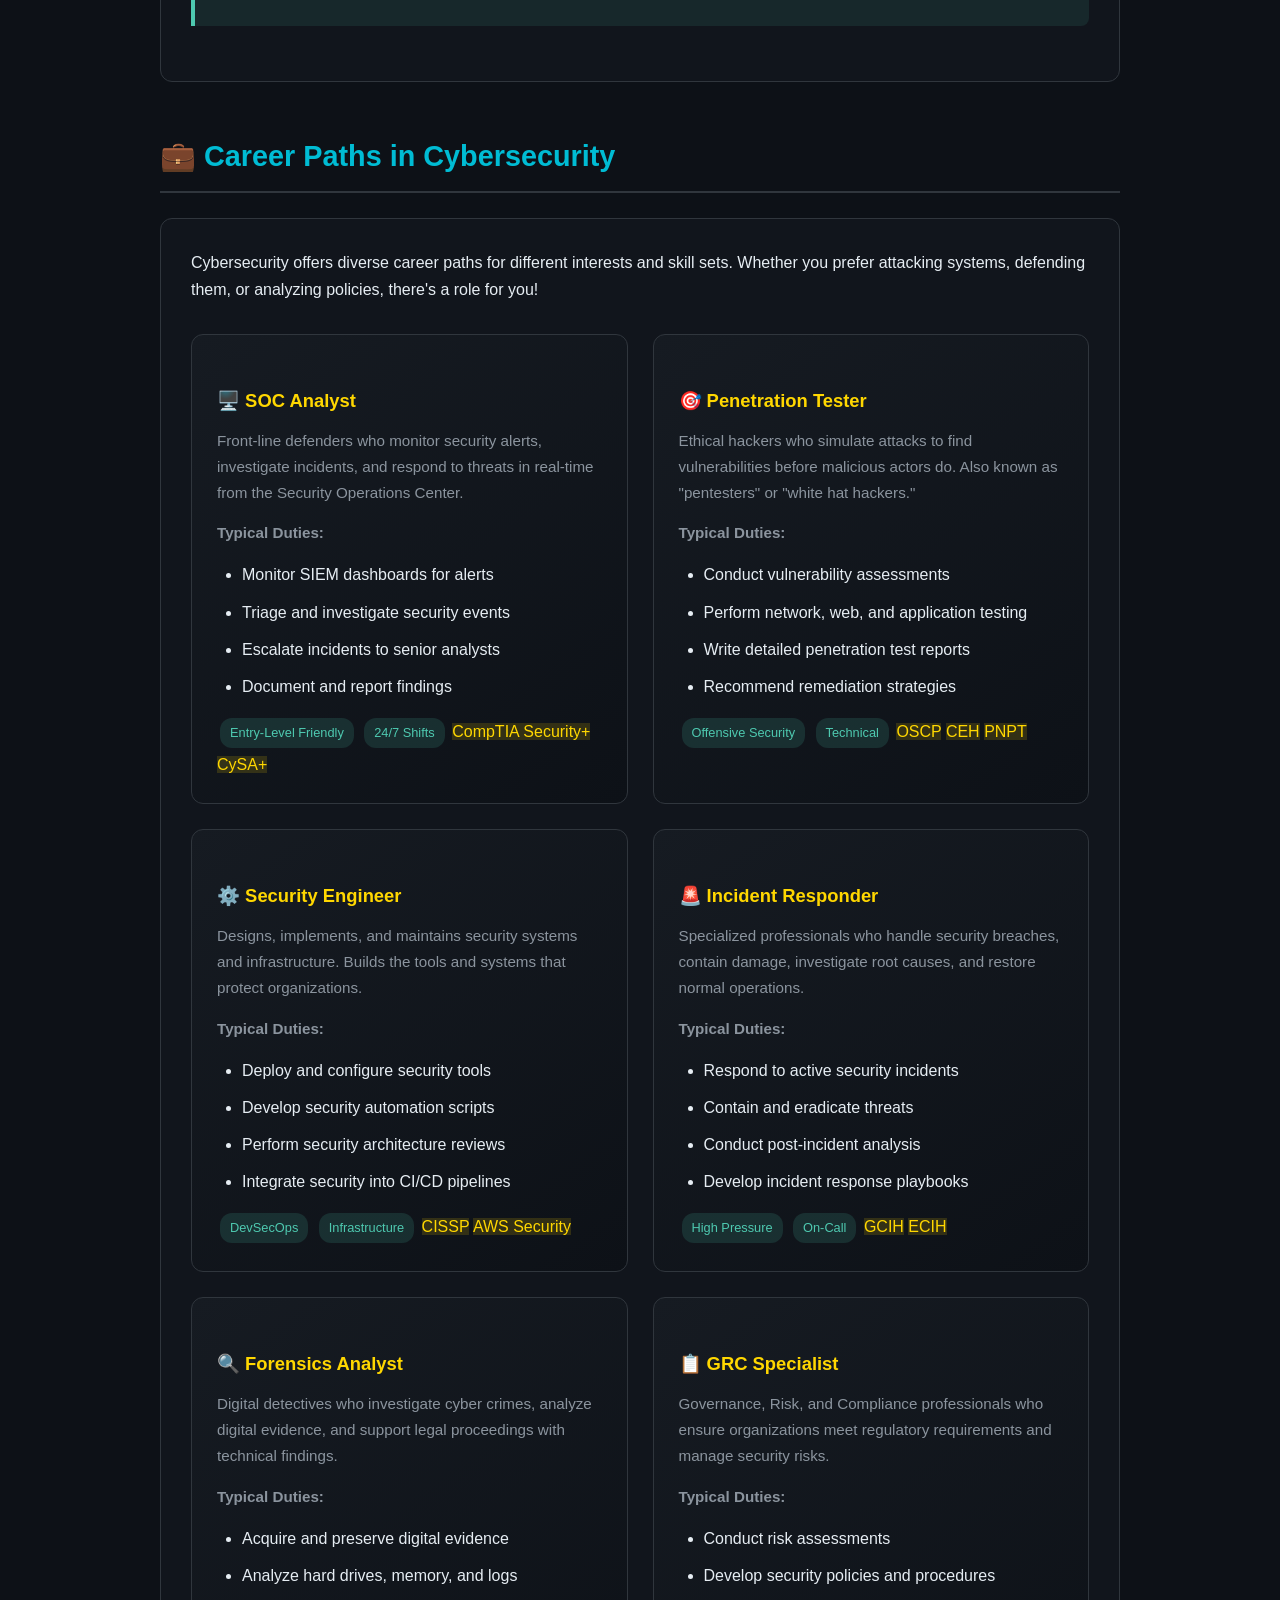
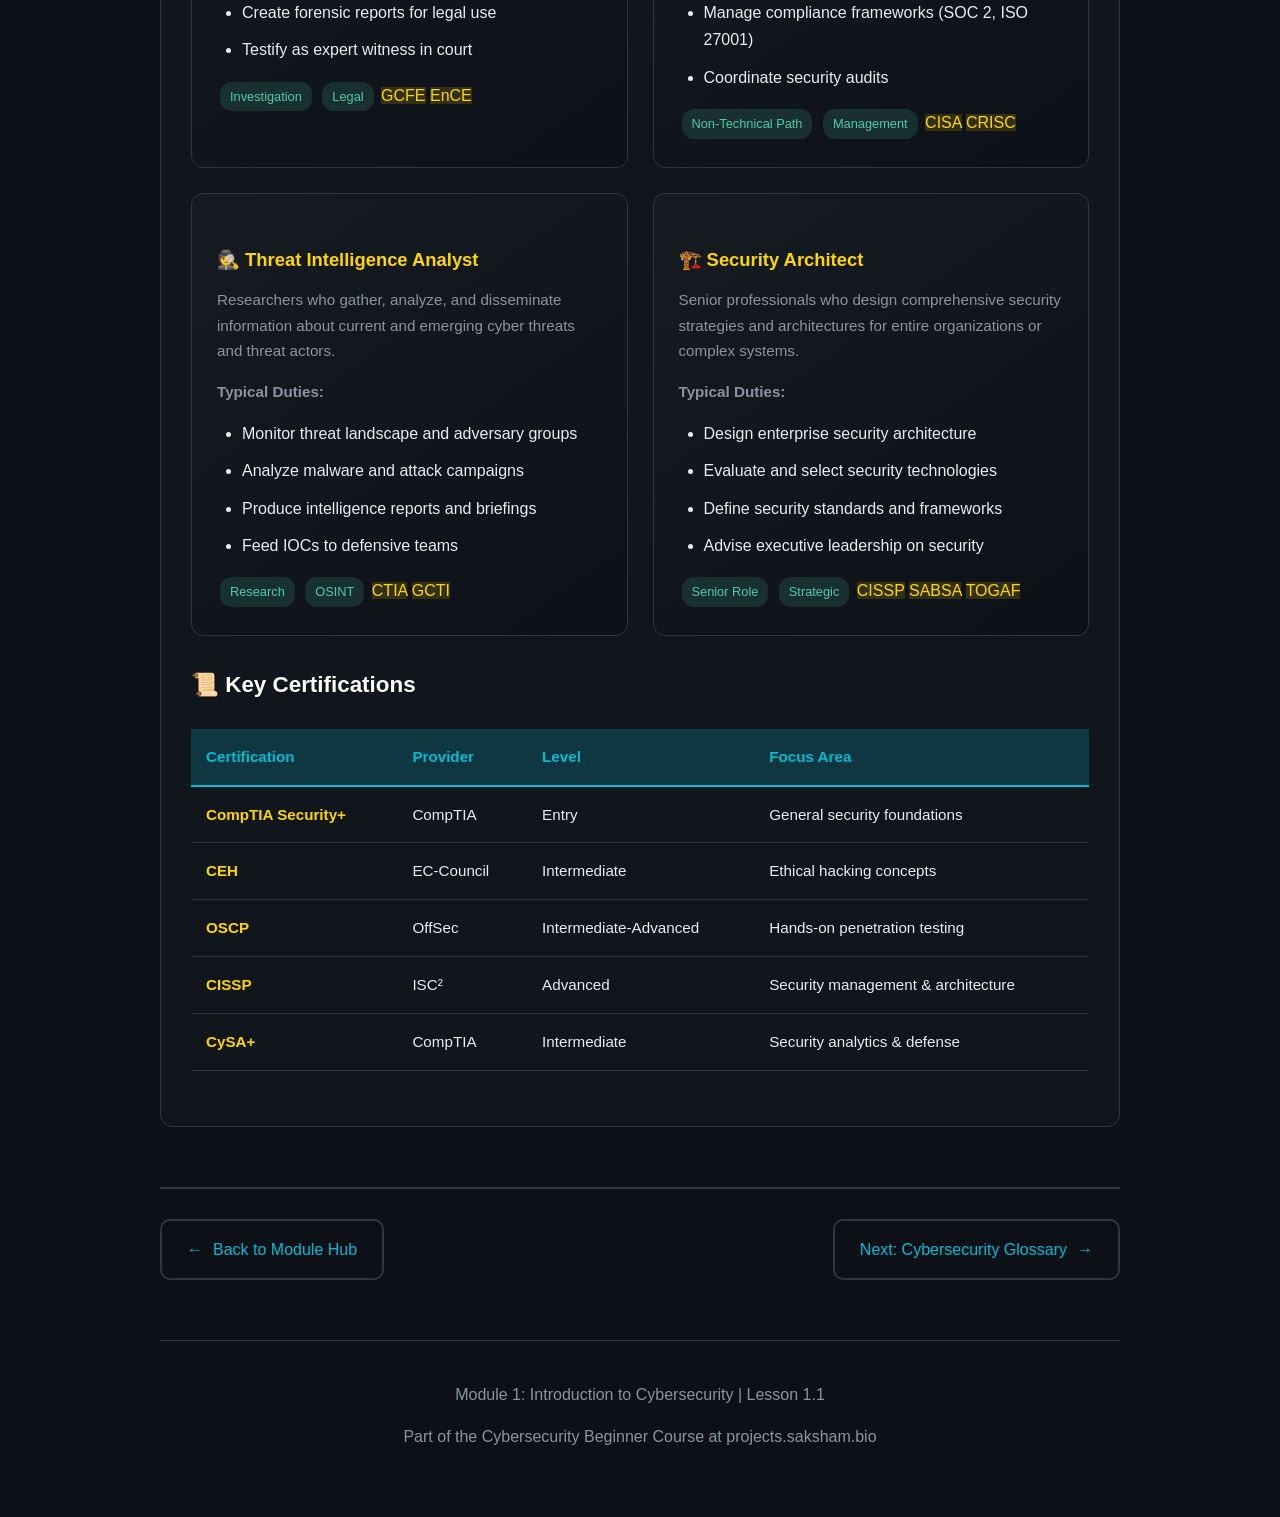
==== commit 62d2be70: "Address code review feedback: add source citations, complete hash example, and SQL prevention tip Co" ====
--- a/intro/1.1-what-is-cybersecurity.html
+++ b/intro/1.1-what-is-cybersecurity.html
@@ -501,7 +501,7 @@
                     <tr>
                         <td><span class="highlight">Financial Loss</span></td>
                         <td>Direct costs from breaches, ransom payments, remediation</td>
-                        <td>Average breach costs $4.45M (2023)</td>
+                        <td>Average breach costs $4.45M (IBM Cost of Data Breach Report 2023)</td>
                     </tr>
                     <tr>
                         <td><span class="highlight">Reputation Damage</span></td>
